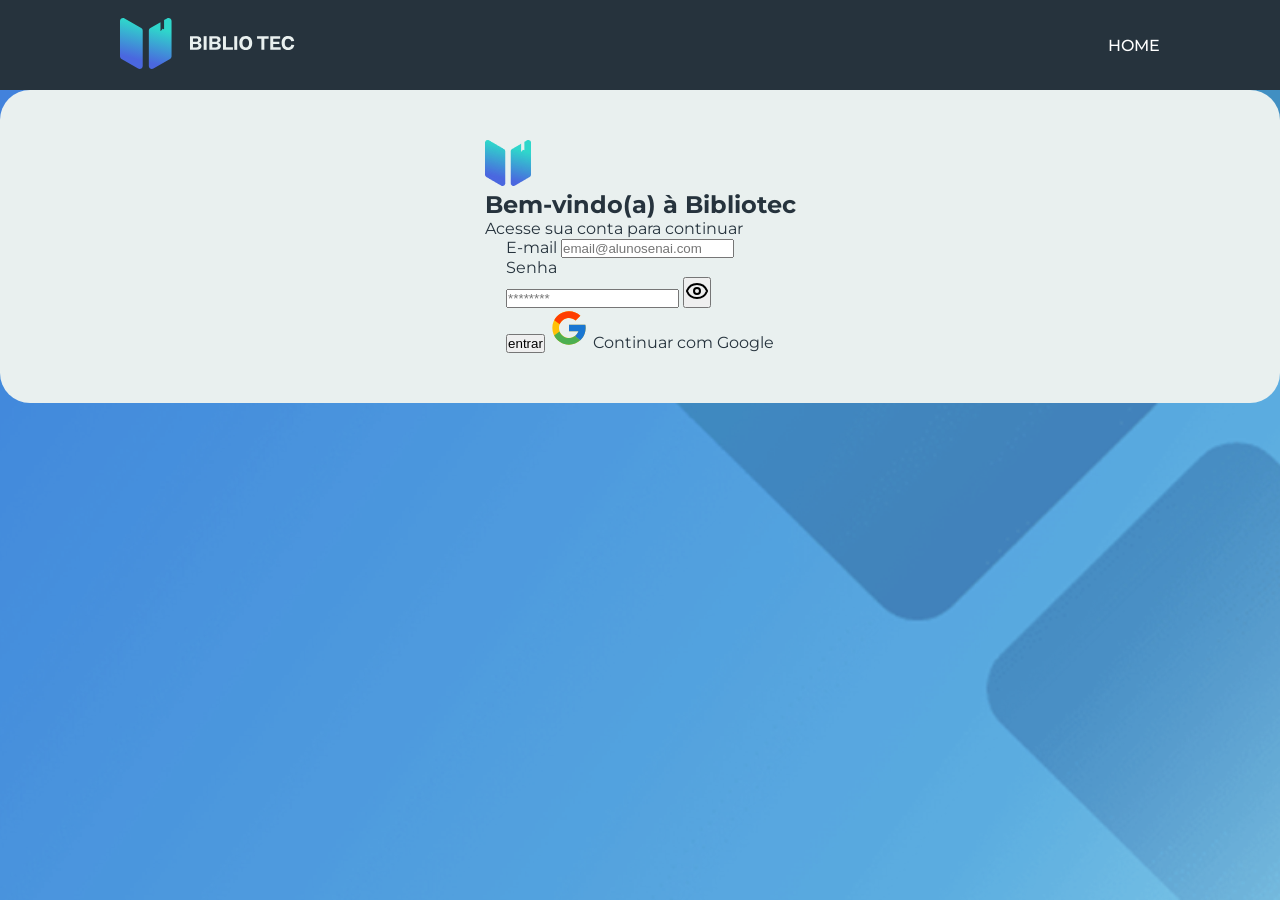
==== login/login.html @ 3fc3e8d2 "Luigi" ====
<!DOCTYPE html>
<html lang="pt-BR">
<head>
    <meta charset="UTF-8">
    <meta name="viewport" content="width=device-width, initial-scale=1.0">
    <title>BiblioTec Login</title>
    <link rel="shortcut icon" href="../imgs/Icone - Bibliotec.png" type="image/x-icon">
    <link rel="stylesheet" href="login.css">
    <link rel="stylesheet" href="../styles/global.css">
</head>
<body>
    
    <header class="cabecalho">
        <a href="#">
            <img src="../imgs/Logo Horizontal - branca.svg" alt="Logo do sistema Bibliotec">
        </a>

        <nav class="navegacao">
            <a href="#home" class="effect-underline">home</a>
        </nav>
    </header>

    <main class="conteudo">
        <section class="login">
            <div class="login-header">
                <img src="../imgs/Icone - Bibliotec.png" alt="logo-bibliotec">
                <h1>Bem-vindo(a) à Bibliotec</h1>
                <p>Acesse sua conta para continuar</p>
            </div>
            <form>
                <div class="campo">
                    <label for="email">E-mail</label>
                    <input type="email" id="email" placeholder="email@alunosenai.com" required>
                </div>
                <div class="campo">
                    <label for="password">Senha</label>
                    <div class="campo-senha">
                        <input type="password" id="password" placeholder="********" required>
                        <button id="mostar-senha" class="botao-olho">
                            <svg xmlns="http://www.w3.org/2000/svg" width="24" height="24" viewBox="0 0 24 24" fill="none" stroke="currentColor" stroke-width="2" stroke-linecap="round" stroke-linejoin="round" class="lucide lucide-eye"><path d="M2.062 12.348a1 1 0 0 1 0-.696 10.75 10.75 0 0 1 19.876 0 1 1 0 0 1 0 .696 10.75 10.75 0 0 1-19.876 0"/><circle cx="12" cy="12" r="3"/></svg>
                        </button>
                    </div>
                </div>
                <button type="submit">entrar</button>
                <buttom class="botao-google">
                    <img src="../imgs/flat-color-icons_google.svg" alt="Logo-google">
                    <span>Continuar com Google</span>
                </buttom>
            </form>
        </section>
    </main>

</body>
</html>
---- login/login.css ----
/*effect-underline*/
a.effect-underline:after {
  content: '';
  position: absolute;
  left: 0;
  display: inline-block;
  height: 1em;
  width: 100%;
  border-bottom: 1px solid;
  margin-top: 10px;
  opacity: 0;
  -webkit-transition: opacity 0.35s, -webkit-transform 0.35s;
  transition: opacity 0.35s, transform 0.35s;
  -webkit-transform: scale(0,1);
  transform: scale(0,1);
}

a.effect-underline:hover:after {
  opacity: 1;
  -webkit-transform: scale(1);
  transform: scale(1);
}

/* MAIN CONTENT */

body {
    background-image: url(../imgs/banner-principal-home.png);
    background-repeat: no-repeat;
    background-size: cover;
    height: 100vh;
    background-position: right;
}
---- styles/global.css ----
@import url('https://fonts.googleapis.com/css2?family=Montserrat:ital,wght@0,100..900;1,100..900&display=swap');

* {
    box-sizing: border-box;
    margin: 0;
    padding: 0;
}

:root {
    --azul-escuro: #26333D;
    --texto: #26333D;
    --branco: #FFFFFF;
    --cor-destaque: #2FD6CB;
}

body {
    font-family: "Montserrat", sans-serif;
    background-color: var(--branco);
    color: var(--texto);
}

html {
    scroll-behavior: smooth;
}

/* CABEÇALHO */

a {
    color: var(--branco);
    text-decoration: none; /* tira o sublinhado do link */
}

.cabecalho {
    background-color: var(--azul-escuro);

    display: flex;
    /* flex-direction: row; */

    /* alinha no sentido do flex */
    justify-content: space-between;

    /* alinha no sentido contrário do flex */
    align-items: center;

    padding: 0 120px;

    height: 10vh; /* 10% da visualização vertical do dispositivo */
}

.navegacao {
    display: flex;
    align-items: center;

    gap: 50px;
}

.navegacao a {
    text-transform: uppercase;
    font-size: 1em; /* equivale a 16px */  
    font-weight: 500;
    transition: 200ms;
}

.navegacao a:hover {
    transition: 200ms;
    scale: 1.05;
}

/* Main */

.login {
    background-color: #E9F0EF;
    display: flex;
    align-items: center;
    flex-direction: column;
    border-radius: 30px;
    padding: 50px;
}
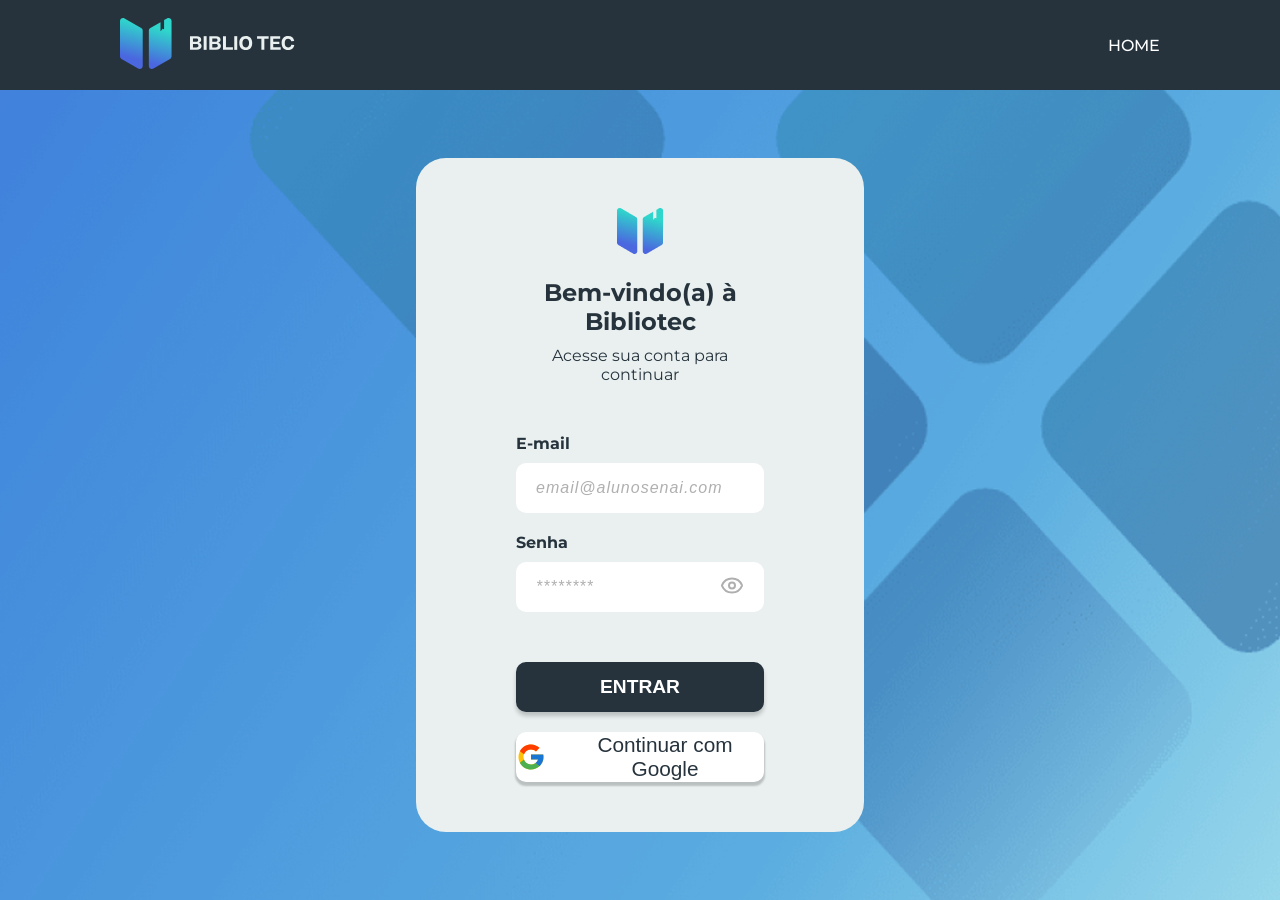
==== commit 0452b1d1: ":construction: build: Página de login em andamento" ====
--- a/login/login.html
+++ b/login/login.html
@@ -11,12 +11,12 @@
 <body>
     
     <header class="cabecalho">
-        <a href="#">
+        <a href="../Home/index.html">
             <img src="../imgs/Logo Horizontal - branca.svg" alt="Logo do sistema Bibliotec">
         </a>
 
         <nav class="navegacao">
-            <a href="#home" class="effect-underline">home</a>
+            <a href="../Home/index.html" class="effect-underline">home</a>
         </nav>
     </header>
 
@@ -30,25 +30,25 @@
             <form>
                 <div class="campo">
                     <label for="email">E-mail</label>
-                    <input type="email" id="email" placeholder="email@alunosenai.com" required>
+                    <input type="email" id="email" placeholder="email@alunosenai.com">
                 </div>
                 <div class="campo">
                     <label for="password">Senha</label>
                     <div class="campo-senha">
                         <input type="password" id="password" placeholder="********" required>
-                        <button id="mostar-senha" class="botao-olho">
+                        <button id="mostrar-senha" class="botao-olho">
                             <svg xmlns="http://www.w3.org/2000/svg" width="24" height="24" viewBox="0 0 24 24" fill="none" stroke="currentColor" stroke-width="2" stroke-linecap="round" stroke-linejoin="round" class="lucide lucide-eye"><path d="M2.062 12.348a1 1 0 0 1 0-.696 10.75 10.75 0 0 1 19.876 0 1 1 0 0 1 0 .696 10.75 10.75 0 0 1-19.876 0"/><circle cx="12" cy="12" r="3"/></svg>
                         </button>
                     </div>
                 </div>
-                <button type="submit">entrar</button>
-                <buttom class="botao-google">
+                <button class="botao-entrar" type="submit">ENTRAR</button>
+                <button class="botao-google">
                     <img src="../imgs/flat-color-icons_google.svg" alt="Logo-google">
                     <span>Continuar com Google</span>
-                </buttom>
+                </button>
             </form>
         </section>
     </main>
-
+    <script src="login.js"></script>
 </body>
 </html>
--- a/login/login.css
+++ b/login/login.css
@@ -24,10 +24,130 @@
 
 /* MAIN CONTENT */
 
-body {
-    background-image: url(../imgs/banner-principal-home.png);
-    background-repeat: no-repeat;
+.conteudo {
+    background-image: url(../imgs/banner-login.png);
     background-size: cover;
-    height: 100vh;
+    height: 90vh;
     background-position: right;
-}+
+    display: flex;
+    justify-content: center;
+    align-items: center;
+}
+
+.login {
+    background-color: var(--fundos);
+    border-radius: 30px;
+    gap: 50px;
+    padding: 50px 100px;
+    width: 35%;
+
+    display: flex;
+    flex-direction: column;
+    
+}
+
+.login-header {
+    font-size: 1em;
+    text-align: center;
+}
+
+.login-header h1 {
+    font-size: 1.5em;
+    margin: 20px 0 10px;
+}
+
+
+form {
+    display: flex;
+    flex-direction: column;
+    gap: 20px;
+    
+}
+
+.campo {
+    display: flex;
+    flex-direction: column;
+    gap: 10px;
+}
+
+input, .botao-entrar, .botao-google {
+    width: 100%;
+    height: 50px;
+    border-radius: 10px;
+    border: none;
+    outline: none;
+}
+
+.campo label {
+    color: var(--azul-escuro);
+    font-weight: 700;
+}
+
+.campo input {
+    padding: 20px;
+    font-weight: 400;
+    font-size: 1em;
+}
+
+.campo input::placeholder {
+    letter-spacing: 1px;   
+    font-style: italic;
+    color: #00000050;
+}
+
+.campo-senha {
+    position: relative;
+}
+
+.botao-olho {
+    position: absolute;
+    right: 20px;
+    border: none;
+    background: transparent;
+    top: 50%;
+    transform: translateY(-50%);
+    cursor: pointer;
+    color: #00000050;
+}
+
+.botao-google {
+    display: flex;
+    justify-content: center;
+    align-items: center;
+    gap: 20px;
+    font-size: 1.3em;
+    font-weight: 500;
+    color: var(--azul-escuro);
+    background-color: var(--branco);
+    box-shadow: 0px 3px 2px 1px rgba(0, 0, 0, 0.2);
+    transition: 300ms;
+}
+
+.botao-entrar {
+    margin-top: 30px;
+    background-color: var(--azul-escuro);
+    text-transform: uppercase;
+    color: var(--branco);
+    font-weight: 600;
+    font-size: 1.2em;
+    box-shadow: 0px 4px 4px rgba(0, 0, 0, 0.2);
+    transition: 300ms;
+}
+
+.botao-entrar:hover {
+    cursor: pointer;
+    background-color: #344957;
+    transform: translateY(-3px);
+    
+}
+
+.botao-google:hover {
+    cursor: pointer;
+    transform: translateY(-3px);
+}
+
+.botao-google img {
+    width: 30px;
+    height: 30px;
+}
--- a/styles/global.css
+++ b/styles/global.css
@@ -11,6 +11,7 @@
     --texto: #26333D;
     --branco: #FFFFFF;
     --cor-destaque: #2FD6CB;
+    --fundos : #E9F0EF;
 }
 
 body {
@@ -65,14 +66,3 @@
     transition: 200ms;
     scale: 1.05;
 }
-
-/* Main */
-
-.login {
-    background-color: #E9F0EF;
-    display: flex;
-    align-items: center;
-    flex-direction: column;
-    border-radius: 30px;
-    padding: 50px;
-}
